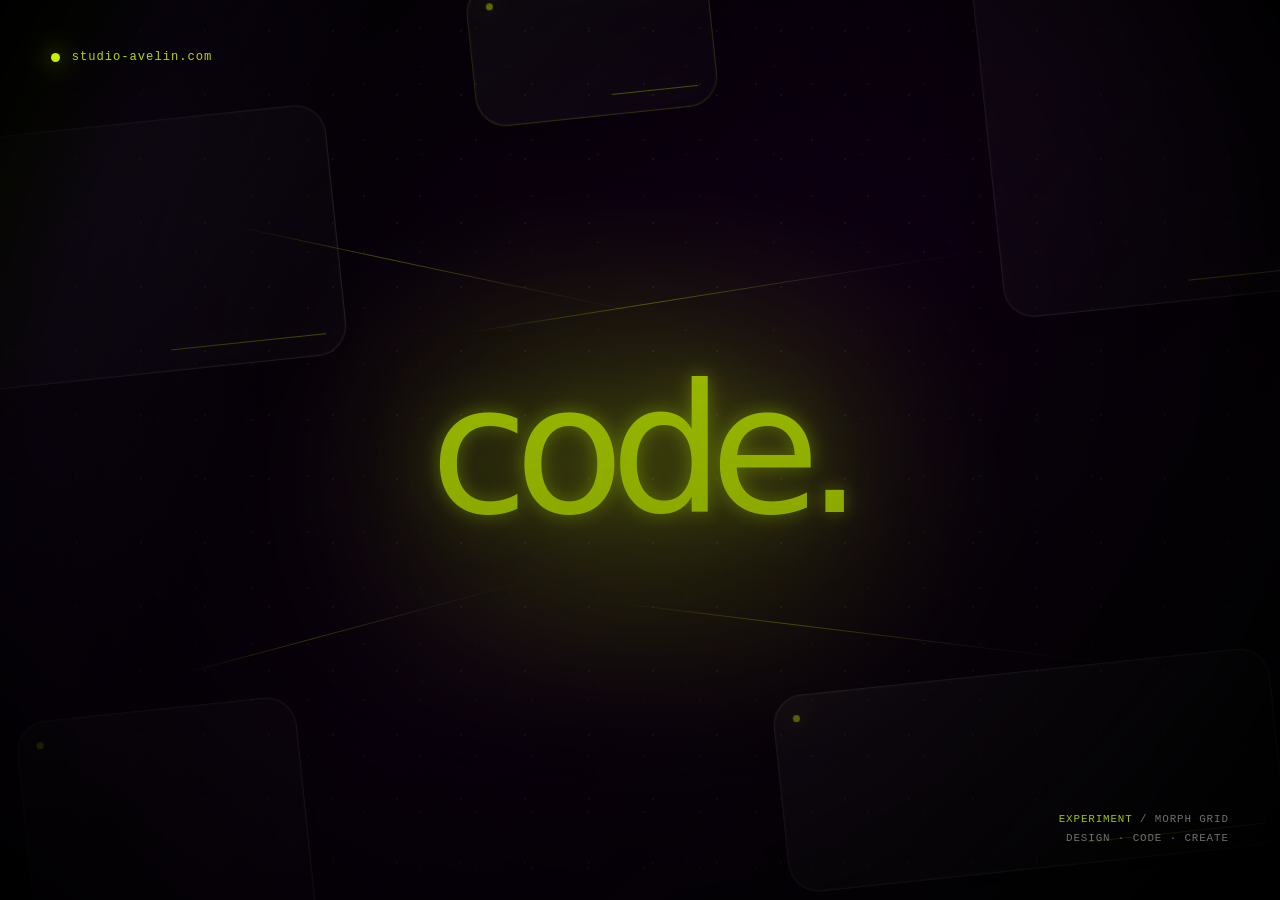
==== experiments/matrix/index.html @ e9a4ed08 "Add experiments matrix page" ====
<!doctype html>
<html lang="en">
<head>
  <meta charset="utf-8" />
  <meta name="viewport" content="width=device-width, initial-scale=1" />
  <title>Studio Avelin — Experiments</title>

  <style>
    :root {
      --sa-bg: #050505;
      --sa-bg-2: #120018;
      --sa-lime: #C7F000;
      --sa-lime-soft: rgba(199, 240, 0, 0.16);
      --sa-purple: #2B073C;
      --sa-purple-soft: rgba(168, 70, 255, 0.22);
      --sa-white: #F2F2F2;
      --sa-line: rgba(242, 242, 242, 0.13);
      --sa-line-strong: rgba(199, 240, 0, 0.36);
      --sa-font: "Poppins", "Inter", system-ui, -apple-system, BlinkMacSystemFont, "Segoe UI", sans-serif;
      --sa-mono: ui-monospace, SFMono-Regular, Menlo, Monaco, Consolas, "Liberation Mono", monospace;
    }

    * {
      box-sizing: border-box;
    }

    html,
    body {
      width: 100%;
      height: 100%;
      margin: 0;
      overflow: hidden;
      background: var(--sa-bg);
      color: var(--sa-lime);
      font-family: var(--sa-font);
    }

    body {
      min-height: 100svh;
    }

    .sa-stage {
      position: relative;
      width: 100vw;
      height: 100svh;
      overflow: hidden;
      isolation: isolate;
      display: grid;
      place-items: center;
      background:
        radial-gradient(circle at 50% 52%, rgba(199, 240, 0, 0.14), transparent 0 17%, transparent 42%),
        radial-gradient(circle at 50% 52%, rgba(105, 18, 140, 0.42), transparent 0 45%),
        radial-gradient(circle at 12% 18%, rgba(199, 240, 0, 0.06), transparent 0 22%),
        radial-gradient(circle at 86% 80%, rgba(168, 70, 255, 0.22), transparent 0 28%),
        linear-gradient(135deg, #030303, var(--sa-bg-2) 52%, #070707);
    }

    .sa-brand {
      position: absolute;
      top: clamp(22px, 4vw, 54px);
      left: clamp(22px, 4vw, 54px);
      z-index: 20;
      display: inline-flex;
      align-items: center;
      gap: 0.72rem;
      color: rgba(199, 240, 0, 0.9);
      font-family: var(--sa-mono);
      font-size: clamp(0.72rem, 0.95vw, 0.9rem);
      line-height: 1;
      letter-spacing: 0.08em;
      text-decoration: none;
      text-transform: lowercase;
      opacity: 0;
      transform: translateY(-8px);
      animation: saFadeIn 900ms cubic-bezier(.16, 1, .3, 1) forwards 480ms;
    }

    .sa-brand::before {
      content: "";
      width: 9px;
      height: 9px;
      border-radius: 50%;
      background: var(--sa-lime);
      box-shadow: 0 0 22px rgba(199, 240, 0, 0.82);
      animation: saDotPulse 2600ms ease-in-out infinite;
    }

    .sa-meta {
      position: absolute;
      right: clamp(22px, 4vw, 54px);
      bottom: clamp(22px, 4vw, 54px);
      z-index: 20;
      color: rgba(242, 242, 242, 0.45);
      font-family: var(--sa-mono);
      font-size: clamp(0.62rem, 0.85vw, 0.78rem);
      line-height: 1.8;
      letter-spacing: 0.08em;
      text-align: right;
      text-transform: uppercase;
      opacity: 0;
      transform: translateY(8px);
      animation: saFadeIn 900ms cubic-bezier(.16, 1, .3, 1) forwards 760ms;
    }

    .sa-meta strong {
      color: rgba(199, 240, 0, 0.8);
      font-weight: 500;
    }

    .sa-layout-field {
      position: absolute;
      inset: -12%;
      z-index: 2;
      pointer-events: none;
      transform: rotate(-6deg);
      opacity: 0;
      animation: saFieldIn 1200ms cubic-bezier(.16, 1, .3, 1) forwards 320ms;
    }

    .sa-frame {
      position: absolute;
      border: 1px solid var(--sa-line);
      border-radius: clamp(18px, 2.4vw, 36px);
      background:
        linear-gradient(135deg, rgba(242, 242, 242, 0.055), rgba(242, 242, 242, 0.015)),
        radial-gradient(circle at 18% 18%, rgba(199, 240, 0, 0.09), transparent 0 36%);
      box-shadow:
        inset 0 0 0 1px rgba(255, 255, 255, 0.025),
        0 26px 90px rgba(0, 0, 0, 0.26);
      backdrop-filter: blur(2px);
      animation: saFloat var(--duration) ease-in-out infinite alternate;
      animation-delay: var(--delay);
    }

    .sa-frame::before,
    .sa-frame::after {
      content: "";
      position: absolute;
      border-radius: 999px;
      background: var(--sa-lime);
      opacity: 0.72;
      box-shadow: 0 0 22px rgba(199, 240, 0, 0.64);
    }

    .sa-frame::before {
      top: clamp(14px, 1.5vw, 22px);
      left: clamp(14px, 1.5vw, 22px);
      width: 7px;
      height: 7px;
    }

    .sa-frame::after {
      right: clamp(14px, 1.5vw, 22px);
      bottom: clamp(14px, 1.5vw, 22px);
      width: 36%;
      height: 1px;
      opacity: 0.44;
    }

    .sa-frame--a {
      width: 34vw;
      height: 28vh;
      left: 5%;
      top: 16%;
      --duration: 7.5s;
      --delay: -1s;
    }

    .sa-frame--b {
      width: 25vw;
      height: 42vh;
      right: 6%;
      top: 8%;
      --duration: 9s;
      --delay: -2.5s;
    }

    .sa-frame--c {
      width: 39vw;
      height: 22vh;
      right: 12%;
      bottom: 9%;
      --duration: 8.4s;
      --delay: -4s;
    }

    .sa-frame--d {
      width: 22vw;
      height: 34vh;
      left: 9%;
      bottom: 4%;
      --duration: 10s;
      --delay: -1.8s;
    }

    .sa-frame--e {
      width: 19vw;
      height: 16vh;
      left: 42%;
      top: 7%;
      border-color: rgba(199, 240, 0, 0.22);
      --duration: 6.8s;
      --delay: -3.1s;
    }

    .sa-lines {
      position: absolute;
      inset: 0;
      z-index: 3;
      pointer-events: none;
      opacity: 0.78;
    }

    .sa-line {
      position: absolute;
      height: 1px;
      transform-origin: left center;
      background: linear-gradient(90deg, transparent, rgba(199, 240, 0, 0.55), rgba(242, 242, 242, 0.12), transparent);
      animation: saLineSweep var(--speed) ease-in-out infinite;
      animation-delay: var(--delay);
    }

    .sa-line:nth-child(1) { width: 36vw; left: 18%; top: 25%; transform: rotate(12deg); --speed: 6.5s; --delay: -1s; }
    .sa-line:nth-child(2) { width: 44vw; left: 36%; top: 37%; transform: rotate(-9deg); --speed: 7.8s; --delay: -2.4s; }
    .sa-line:nth-child(3) { width: 30vw; left: 14%; bottom: 25%; transform: rotate(-15deg); --speed: 8.2s; --delay: -3.2s; }
    .sa-line:nth-child(4) { width: 42vw; right: 10%; bottom: 33%; transform: rotate(7deg); --speed: 7.2s; --delay: -4.2s; }

    .sa-dot-field {
      position: absolute;
      inset: 0;
      z-index: 4;
      pointer-events: none;
      background-image: radial-gradient(circle, rgba(199, 240, 0, 0.42) 0 1px, transparent 1px);
      background-size: 56px 56px;
      mask-image: radial-gradient(circle at center, transparent 0 22%, black 46%, transparent 82%);
      opacity: 0.24;
      animation: saDotDrift 18s linear infinite;
    }

    .sa-word-area {
      position: relative;
      z-index: 12;
      display: grid;
      place-items: center;
      width: min(92vw, 1280px);
      pointer-events: none;
      opacity: 0;
      transform: translateY(16px) scale(0.985);
      animation: saWordAreaIn 1100ms cubic-bezier(.16, 1, .3, 1) forwards 540ms;
    }

    .sa-word-glow {
      position: absolute;
      width: min(70vw, 840px);
      aspect-ratio: 1 / 0.42;
      border-radius: 999px;
      background:
        radial-gradient(circle, rgba(199, 240, 0, 0.34), rgba(199, 240, 0, 0.13) 46%, transparent 72%);
      filter: blur(74px);
      opacity: 0.9;
      transform: translateY(8%);
      animation: saGlow 4800ms ease-in-out infinite;
    }

    .sa-word {
      position: relative;
      margin: 0;
      color: var(--sa-lime);
      font-size: clamp(4.9rem, 14vw, 17rem);
      font-weight: 300;
      line-height: 0.82;
      letter-spacing: -0.078em;
      text-align: center;
      text-transform: lowercase;
      text-shadow:
        0 0 18px rgba(199, 240, 0, 0.48),
        0 0 60px rgba(199, 240, 0, 0.32),
        0 0 140px rgba(199, 240, 0, 0.2);
      will-change: transform, opacity, filter;
    }

    .sa-word::before,
    .sa-word::after {
      content: attr(data-word);
      position: absolute;
      inset: 0;
      pointer-events: none;
      opacity: 0;
      mix-blend-mode: screen;
    }

    .sa-word::before {
      color: rgba(168, 70, 255, 0.82);
      transform: translateX(-9px);
      clip-path: inset(0 0 54% 0);
    }

    .sa-word::after {
      color: rgba(242, 242, 242, 0.42);
      transform: translateX(9px);
      clip-path: inset(54% 0 0 0);
    }

    .sa-word.is-glitch {
      animation: saGlitchMain 460ms steps(2, end) both;
    }

    .sa-word.is-glitch::before {
      opacity: 0.86;
      animation: saGlitchA 460ms steps(2, end) both;
    }

    .sa-word.is-glitch::after {
      opacity: 0.68;
      animation: saGlitchB 460ms steps(2, end) both;
    }

    .sa-word.is-out {
      animation: saWordOut 420ms cubic-bezier(.7, 0, .2, 1) forwards;
    }

    .sa-word.is-in {
      animation: saWordIn 720ms cubic-bezier(.16, 1, .3, 1) forwards;
    }

    .sa-sweep {
      position: absolute;
      inset: -40% -20%;
      z-index: 8;
      pointer-events: none;
      background: linear-gradient(105deg, transparent 38%, rgba(199, 240, 0, 0.07) 48%, rgba(168, 70, 255, 0.11) 52%, transparent 62%);
      transform: translateX(-38%) rotate(4deg);
      animation: saSweep 9000ms cubic-bezier(.65, 0, .35, 1) infinite;
      mix-blend-mode: screen;
    }

    .sa-noise {
      position: absolute;
      inset: -20%;
      z-index: 16;
      pointer-events: none;
      opacity: 0.075;
      background-image:
        radial-gradient(circle at 20% 30%, rgba(255,255,255,.9) 0 1px, transparent 1px),
        radial-gradient(circle at 70% 80%, rgba(255,255,255,.7) 0 1px, transparent 1px);
      background-size: 64px 64px, 88px 88px;
      animation: saNoise 7s steps(6) infinite;
      mix-blend-mode: screen;
    }

    .sa-vignette {
      position: absolute;
      inset: 0;
      z-index: 17;
      pointer-events: none;
      background:
        radial-gradient(circle at center, transparent 0 31%, rgba(0, 0, 0, 0.54) 76%, rgba(0, 0, 0, 0.96) 100%),
        linear-gradient(to bottom, rgba(0, 0, 0, 0.08), rgba(0, 0, 0, 0.46));
    }

    .sa-intro {
      position: absolute;
      inset: 0;
      z-index: 30;
      pointer-events: none;
      background: #030303;
      animation: saIntro 1400ms cubic-bezier(.16, 1, .3, 1) forwards;
    }

    @keyframes saIntro {
      0% { opacity: 1; clip-path: inset(0 0 0 0); }
      68% { opacity: 1; }
      100% { opacity: 0; clip-path: inset(0 0 100% 0); }
    }

    @keyframes saFadeIn {
      to { opacity: 1; transform: translateY(0); }
    }

    @keyframes saDotPulse {
      0%, 100% { transform: scale(1); opacity: 0.72; }
      50% { transform: scale(1.35); opacity: 1; }
    }

    @keyframes saFieldIn {
      to { opacity: 1; }
    }

    @keyframes saFloat {
      from { transform: translate3d(-0.6vw, -0.8vh, 0) rotate(-1.2deg); }
      to { transform: translate3d(0.8vw, 0.7vh, 0) rotate(1.4deg); }
    }

    @keyframes saLineSweep {
      0%, 100% { opacity: 0.12; clip-path: inset(0 100% 0 0); }
      35%, 65% { opacity: 0.78; clip-path: inset(0 0 0 0); }
      85% { opacity: 0.16; clip-path: inset(0 0 0 100%); }
    }

    @keyframes saDotDrift {
      to { background-position: 112px 112px; }
    }

    @keyframes saWordAreaIn {
      to { opacity: 1; transform: translateY(0) scale(1); }
    }

    @keyframes saGlow {
      0%, 100% { opacity: 0.72; transform: translateY(8%) scale(0.98); }
      50% { opacity: 1; transform: translateY(8%) scale(1.08); }
    }

    @keyframes saSweep {
      0%, 55% { transform: translateX(-42%) rotate(4deg); opacity: 0; }
      65% { opacity: 1; }
      100% { transform: translateX(42%) rotate(4deg); opacity: 0; }
    }

    @keyframes saNoise {
      0% { transform: translate3d(0, 0, 0); }
      25% { transform: translate3d(-2%, 1%, 0); }
      50% { transform: translate3d(1%, -2%, 0); }
      75% { transform: translate3d(2%, 1%, 0); }
      100% { transform: translate3d(0, 0, 0); }
    }

    @keyframes saWordOut {
      to { opacity: 0; transform: translateY(-0.16em) scale(0.986); filter: blur(18px); }
    }

    @keyframes saWordIn {
      from { opacity: 0; transform: translateY(0.18em) scale(1.032); filter: blur(18px); }
      to { opacity: 1; transform: translateY(0) scale(1); filter: blur(0); }
    }

    @keyframes saGlitchMain {
      0% { transform: translate(0, 0) skewX(0deg); filter: blur(0); }
      18% { transform: translate(-8px, 2px) skewX(-3deg); filter: blur(1px); }
      38% { transform: translate(7px, -2px) skewX(3deg); filter: blur(0); }
      62% { transform: translate(-3px, 0) skewX(4deg); filter: blur(1px); }
      100% { transform: translate(0, 0) skewX(0deg); filter: blur(0); }
    }

    @keyframes saGlitchA {
      0% { clip-path: inset(0 0 72% 0); transform: translateX(-12px); }
      30% { clip-path: inset(22% 0 45% 0); transform: translateX(9px); }
      60% { clip-path: inset(62% 0 18% 0); transform: translateX(-14px); }
      100% { clip-path: inset(0 0 100% 0); opacity: 0; }
    }

    @keyframes saGlitchB {
      0% { clip-path: inset(70% 0 0 0); transform: translateX(12px); }
      34% { clip-path: inset(42% 0 32% 0); transform: translateX(-9px); }
      68% { clip-path: inset(15% 0 62% 0); transform: translateX(14px); }
      100% { clip-path: inset(100% 0 0 0); opacity: 0; }
    }

    @media (max-width: 780px) {
      .sa-frame--a { width: 64vw; height: 20vh; left: -18%; top: 16%; }
      .sa-frame--b { width: 42vw; height: 28vh; right: -12%; top: 12%; }
      .sa-frame--c { width: 66vw; height: 18vh; right: -18%; bottom: 16%; }
      .sa-frame--d { width: 44vw; height: 24vh; left: -14%; bottom: 10%; }
      .sa-frame--e { display: none; }
      .sa-meta { display: none; }
    }

    @media (prefers-reduced-motion: reduce) {
      *, *::before, *::after {
        animation: none !important;
        transition: none !important;
      }

      .sa-intro { display: none; }
      .sa-brand,
      .sa-meta,
      .sa-layout-field,
      .sa-word-area {
        opacity: 1;
        transform: none;
      }
    }
  </style>
</head>

<body>
  <main class="sa-stage" aria-label="Studio Avelin Experiments">
    <a class="sa-brand" href="https://studio-avelin.com" aria-label="Studio Avelin Home">studio-avelin.com</a>

    <div class="sa-layout-field" aria-hidden="true">
      <div class="sa-frame sa-frame--a"></div>
      <div class="sa-frame sa-frame--b"></div>
      <div class="sa-frame sa-frame--c"></div>
      <div class="sa-frame sa-frame--d"></div>
      <div class="sa-frame sa-frame--e"></div>
    </div>

    <div class="sa-lines" aria-hidden="true">
      <div class="sa-line"></div>
      <div class="sa-line"></div>
      <div class="sa-line"></div>
      <div class="sa-line"></div>
    </div>

    <div class="sa-dot-field" aria-hidden="true"></div>

    <div class="sa-word-area">
      <div class="sa-word-glow" aria-hidden="true"></div>
      <h1 id="saWord" class="sa-word" data-word="design." aria-live="polite">design.</h1>
    </div>

    <div class="sa-meta" aria-hidden="true">
      <strong>experiment</strong> / morph grid<br>
      design · code · create
    </div>

    <div class="sa-sweep" aria-hidden="true"></div>
    <div class="sa-noise" aria-hidden="true"></div>
    <div class="sa-vignette" aria-hidden="true"></div>
    <div class="sa-intro" aria-hidden="true"></div>
  </main>

  <script>
    (() => {
      const word = document.getElementById("saWord");
      const words = ["design.", "code.", "create."];
      let index = 0;
      const reducedMotion = window.matchMedia("(prefers-reduced-motion: reduce)").matches;

      function rotateWord() {
        word.classList.add("is-glitch");

        window.setTimeout(() => {
          word.classList.remove("is-glitch");
          word.classList.add("is-out");
        }, 300);

        window.setTimeout(() => {
          index = (index + 1) % words.length;
          word.textContent = words[index];
          word.dataset.word = words[index];
          word.classList.remove("is-out");
          word.classList.add("is-in", "is-glitch");
        }, 620);

        window.setTimeout(() => {
          word.classList.remove("is-in", "is-glitch");
        }, 1180);
      }

      if (!reducedMotion) {
        window.setInterval(rotateWord, 3000);
      }
    })();
  </script>
</body>
</html>
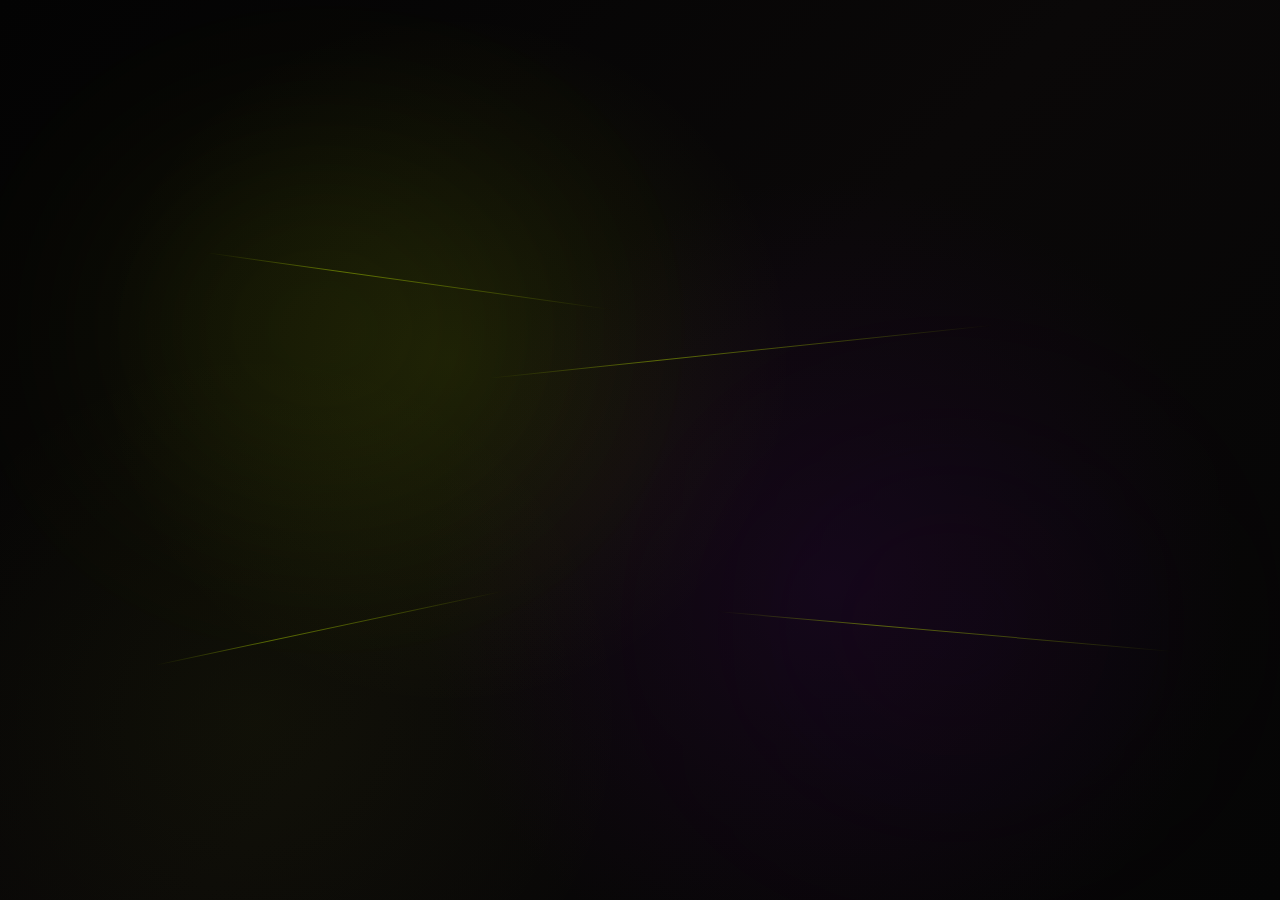
==== commit e942eed3: "Update" ====
--- a/experiments/matrix/index.html
+++ b/experiments/matrix/index.html
@@ -3,21 +3,17 @@
 <head>
   <meta charset="utf-8" />
   <meta name="viewport" content="width=device-width, initial-scale=1" />
-  <title>Studio Avelin — Experiments</title>
+  <title>Studio Avelin — Morph Grid</title>
 
   <style>
     :root {
       --sa-bg: #050505;
-      --sa-bg-2: #120018;
+      --sa-bg-2: #0a0808;
       --sa-lime: #C7F000;
-      --sa-lime-soft: rgba(199, 240, 0, 0.16);
+      --sa-lime-soft: rgba(199, 240, 0, 0.12);
       --sa-purple: #2B073C;
-      --sa-purple-soft: rgba(168, 70, 255, 0.22);
       --sa-white: #F2F2F2;
-      --sa-line: rgba(242, 242, 242, 0.13);
-      --sa-line-strong: rgba(199, 240, 0, 0.36);
       --sa-font: "Poppins", "Inter", system-ui, -apple-system, BlinkMacSystemFont, "Segoe UI", sans-serif;
-      --sa-mono: ui-monospace, SFMono-Regular, Menlo, Monaco, Consolas, "Liberation Mono", monospace;
     }
 
     * {
@@ -48,433 +44,491 @@
       display: grid;
       place-items: center;
       background:
-        radial-gradient(circle at 50% 52%, rgba(199, 240, 0, 0.14), transparent 0 17%, transparent 42%),
-        radial-gradient(circle at 50% 52%, rgba(105, 18, 140, 0.42), transparent 0 45%),
-        radial-gradient(circle at 12% 18%, rgba(199, 240, 0, 0.06), transparent 0 22%),
-        radial-gradient(circle at 86% 80%, rgba(168, 70, 255, 0.22), transparent 0 28%),
-        linear-gradient(135deg, #030303, var(--sa-bg-2) 52%, #070707);
-    }
-
-    .sa-brand {
-      position: absolute;
-      top: clamp(22px, 4vw, 54px);
-      left: clamp(22px, 4vw, 54px);
+        radial-gradient(circle at 35% 40%, rgba(199, 240, 0, 0.08) 0%, transparent 35%),
+        radial-gradient(circle at 65% 65%, rgba(43, 7, 60, 0.35) 0%, transparent 40%),
+        radial-gradient(circle at 20% 80%, rgba(199, 240, 0, 0.04) 0%, transparent 30%),
+        linear-gradient(135deg, #030303 0%, var(--sa-bg-2) 50%, #050505 100%);
+    }
+
+    /* ============ Header / Brand ============ */
+    .sa-header {
+      position: absolute;
+      top: clamp(20px, 3vw, 48px);
+      left: clamp(20px, 3vw, 48px);
       z-index: 20;
-      display: inline-flex;
+      color: var(--sa-lime);
+      font-size: clamp(0.75rem, 1vw, 0.95rem);
+      font-weight: 400;
+      letter-spacing: 0.05em;
+      text-decoration: none;
+      opacity: 0;
+      transform: translateY(-12px);
+      animation: morphFadeIn 900ms cubic-bezier(0.16, 1, 0.3, 1) forwards 400ms;
+    }
+
+    /* ============ Main Content Area ============ */
+    .sa-content {
+      position: relative;
+      z-index: 15;
+      display: grid;
+      place-items: center;
+      width: min(95vw, 1400px);
+      height: auto;
+      pointer-events: none;
+    }
+
+    /* ============ Word Display ============ */
+    .sa-word-container {
+      position: relative;
+      display: flex;
       align-items: center;
-      gap: 0.72rem;
-      color: rgba(199, 240, 0, 0.9);
-      font-family: var(--sa-mono);
-      font-size: clamp(0.72rem, 0.95vw, 0.9rem);
+      justify-content: center;
+      min-height: 200px;
+      opacity: 0;
+      transform: scale(0.92);
+      animation: morphContentIn 1000ms cubic-bezier(0.16, 1, 0.3, 1) forwards 500ms;
+    }
+
+    .sa-word-background {
+      position: absolute;
+      width: clamp(300px, 60vw, 800px);
+      height: clamp(150px, 30vh, 400px);
+      border-radius: 50%;
+      background: radial-gradient(
+        ellipse at center,
+        rgba(199, 240, 0, 0.15) 0%,
+        rgba(199, 240, 0, 0.08) 30%,
+        transparent 70%
+      );
+      filter: blur(80px);
+      animation: morphGlowPulse 4s ease-in-out infinite;
+    }
+
+    @keyframes morphGlowPulse {
+      0%, 100% {
+        transform: scale(0.95);
+        opacity: 0.7;
+      }
+      50% {
+        transform: scale(1.08);
+        opacity: 1;
+      }
+    }
+
+    .sa-word {
+      position: relative;
+      z-index: 2;
+      margin: 0;
+      color: var(--sa-lime);
+      font-size: clamp(3.5rem, 12vw, 14rem);
+      font-weight: 300;
       line-height: 1;
-      letter-spacing: 0.08em;
-      text-decoration: none;
+      letter-spacing: -0.05em;
+      text-align: center;
       text-transform: lowercase;
+      text-shadow:
+        0 0 20px rgba(199, 240, 0, 0.4),
+        0 0 60px rgba(199, 240, 0, 0.2),
+        0 0 120px rgba(199, 240, 0, 0.1);
+      will-change: transform, opacity, filter;
+    }
+
+    .sa-word.is-out {
+      animation: morphWordOut 500ms cubic-bezier(0.4, 0, 0.6, 1) forwards;
+    }
+
+    .sa-word.is-in {
+      animation: morphWordIn 600ms cubic-bezier(0.16, 1, 0.3, 1) forwards;
+    }
+
+    @keyframes morphWordOut {
+      0% {
+        opacity: 1;
+        transform: scale(1) translateY(0);
+        filter: blur(0);
+      }
+      100% {
+        opacity: 0;
+        transform: scale(0.8) translateY(-30px);
+        filter: blur(20px);
+      }
+    }
+
+    @keyframes morphWordIn {
+      0% {
+        opacity: 0;
+        transform: scale(0.8) translateY(30px);
+        filter: blur(20px);
+      }
+      100% {
+        opacity: 1;
+        transform: scale(1) translateY(0);
+        filter: blur(0);
+      }
+    }
+
+    /* ============ Footer / Meta ============ */
+    .sa-footer {
+      position: absolute;
+      bottom: clamp(20px, 3vw, 48px);
+      right: clamp(20px, 3vw, 48px);
+      z-index: 20;
+      text-align: right;
+      font-size: clamp(0.65rem, 0.9vw, 0.85rem);
+      line-height: 1.6;
+      letter-spacing: 0.04em;
+      text-transform: lowercase;
+      color: rgba(242, 242, 242, 0.5);
       opacity: 0;
-      transform: translateY(-8px);
-      animation: saFadeIn 900ms cubic-bezier(.16, 1, .3, 1) forwards 480ms;
-    }
-
-    .sa-brand::before {
+      transform: translateY(12px);
+      animation: morphFadeIn 900ms cubic-bezier(0.16, 1, 0.3, 1) forwards 600ms;
+    }
+
+    .sa-footer-label {
+      color: var(--sa-lime);
+      font-weight: 500;
+    }
+
+    /* ============ Background Grid System ============ */
+    .sa-background {
+      position: absolute;
+      inset: 0;
+      z-index: 1;
+      pointer-events: none;
+      overflow: hidden;
+    }
+
+    .sa-grid-cards {
+      position: absolute;
+      inset: -10%;
+      opacity: 0;
+      animation: morphGridFadeIn 1200ms cubic-bezier(0.16, 1, 0.3, 1) forwards 300ms;
+    }
+
+    .sa-card {
+      position: absolute;
+      border: 1px solid rgba(199, 240, 0, 0.18);
+      border-radius: clamp(12px, 2vw, 28px);
+      background: radial-gradient(
+        circle at 20% 20%,
+        rgba(199, 240, 0, 0.08),
+        rgba(199, 240, 0, 0.02) 40%,
+        transparent 100%
+      );
+      backdrop-filter: blur(1px);
+      animation: morphFloat var(--duration) ease-in-out infinite;
+      animation-delay: var(--delay);
+    }
+
+    .sa-card::before {
       content: "";
-      width: 9px;
-      height: 9px;
+      position: absolute;
+      width: 4px;
+      height: 4px;
       border-radius: 50%;
       background: var(--sa-lime);
-      box-shadow: 0 0 22px rgba(199, 240, 0, 0.82);
-      animation: saDotPulse 2600ms ease-in-out infinite;
-    }
-
-    .sa-meta {
-      position: absolute;
-      right: clamp(22px, 4vw, 54px);
-      bottom: clamp(22px, 4vw, 54px);
-      z-index: 20;
-      color: rgba(242, 242, 242, 0.45);
-      font-family: var(--sa-mono);
-      font-size: clamp(0.62rem, 0.85vw, 0.78rem);
-      line-height: 1.8;
-      letter-spacing: 0.08em;
-      text-align: right;
-      text-transform: uppercase;
-      opacity: 0;
-      transform: translateY(8px);
-      animation: saFadeIn 900ms cubic-bezier(.16, 1, .3, 1) forwards 760ms;
-    }
-
-    .sa-meta strong {
-      color: rgba(199, 240, 0, 0.8);
-      font-weight: 500;
-    }
-
-    .sa-layout-field {
-      position: absolute;
-      inset: -12%;
+      opacity: 0.6;
+      box-shadow: 0 0 12px rgba(199, 240, 0, 0.5);
+      top: clamp(8px, 1.2vw, 14px);
+      left: clamp(8px, 1.2vw, 14px);
+      animation: morphDotPulse 2.5s ease-in-out infinite;
+      animation-delay: var(--dot-delay);
+    }
+
+    .sa-card--1 {
+      width: 28vw;
+      height: 32vh;
+      left: 4%;
+      top: 12%;
+      --duration: 8s;
+      --delay: 0s;
+      --dot-delay: 0.3s;
+    }
+
+    .sa-card--2 {
+      width: 22vw;
+      height: 26vh;
+      right: 5%;
+      top: 18%;
+      --duration: 9s;
+      --delay: -1.2s;
+      --dot-delay: 0.6s;
+    }
+
+    .sa-card--3 {
+      width: 35vw;
+      height: 24vh;
+      right: 8%;
+      bottom: 14%;
+      --duration: 7.5s;
+      --delay: -2.4s;
+      --dot-delay: 1s;
+    }
+
+    .sa-card--4 {
+      width: 24vw;
+      height: 28vh;
+      left: 6%;
+      bottom: 10%;
+      --duration: 10s;
+      --delay: -1.6s;
+      --dot-delay: 0.2s;
+    }
+
+    .sa-card--5 {
+      width: 18vw;
+      height: 20vh;
+      left: 45%;
+      top: 6%;
+      border-color: rgba(199, 240, 0, 0.12);
+      --duration: 7s;
+      --delay: -2.8s;
+      --dot-delay: 1.2s;
+    }
+
+    @keyframes morphFloat {
+      0%, 100% {
+        transform: translate3d(0, 0, 0) rotate(-0.8deg);
+      }
+      50% {
+        transform: translate3d(var(--tx, 1.2vw), var(--ty, 1.5vh), 0) rotate(0.8deg);
+      }
+    }
+
+    @keyframes morphDotPulse {
+      0%, 100% {
+        transform: scale(1);
+        opacity: 0.6;
+      }
+      50% {
+        transform: scale(1.4);
+        opacity: 1;
+      }
+    }
+
+    /* ============ Connecting Lines ============ */
+    .sa-lines {
+      position: absolute;
+      inset: 0;
       z-index: 2;
       pointer-events: none;
+    }
+
+    .sa-line {
+      position: absolute;
+      height: 1px;
+      background: linear-gradient(
+        90deg,
+        transparent,
+        rgba(199, 240, 0, 0.4),
+        rgba(199, 240, 0, 0.25),
+        transparent
+      );
+      animation: morphLineDraw var(--speed) ease-in-out infinite;
+      animation-delay: var(--delay);
+      transform-origin: left center;
+    }
+
+    .sa-line--1 {
+      width: 32vw;
+      left: 16%;
+      top: 28%;
+      transform: rotate(8deg);
+      --speed: 6s;
+      --delay: 0s;
+    }
+
+    .sa-line--2 {
+      width: 40vw;
+      left: 38%;
+      top: 42%;
       transform: rotate(-6deg);
-      opacity: 0;
-      animation: saFieldIn 1200ms cubic-bezier(.16, 1, .3, 1) forwards 320ms;
-    }
-
-    .sa-frame {
-      position: absolute;
-      border: 1px solid var(--sa-line);
-      border-radius: clamp(18px, 2.4vw, 36px);
-      background:
-        linear-gradient(135deg, rgba(242, 242, 242, 0.055), rgba(242, 242, 242, 0.015)),
-        radial-gradient(circle at 18% 18%, rgba(199, 240, 0, 0.09), transparent 0 36%);
-      box-shadow:
-        inset 0 0 0 1px rgba(255, 255, 255, 0.025),
-        0 26px 90px rgba(0, 0, 0, 0.26);
-      backdrop-filter: blur(2px);
-      animation: saFloat var(--duration) ease-in-out infinite alternate;
-      animation-delay: var(--delay);
-    }
-
-    .sa-frame::before,
-    .sa-frame::after {
-      content: "";
-      position: absolute;
-      border-radius: 999px;
-      background: var(--sa-lime);
-      opacity: 0.72;
-      box-shadow: 0 0 22px rgba(199, 240, 0, 0.64);
-    }
-
-    .sa-frame::before {
-      top: clamp(14px, 1.5vw, 22px);
-      left: clamp(14px, 1.5vw, 22px);
-      width: 7px;
-      height: 7px;
-    }
-
-    .sa-frame::after {
-      right: clamp(14px, 1.5vw, 22px);
-      bottom: clamp(14px, 1.5vw, 22px);
-      width: 36%;
-      height: 1px;
-      opacity: 0.44;
-    }
-
-    .sa-frame--a {
-      width: 34vw;
-      height: 28vh;
-      left: 5%;
-      top: 16%;
-      --duration: 7.5s;
-      --delay: -1s;
-    }
-
-    .sa-frame--b {
-      width: 25vw;
-      height: 42vh;
-      right: 6%;
-      top: 8%;
-      --duration: 9s;
-      --delay: -2.5s;
-    }
-
-    .sa-frame--c {
-      width: 39vw;
-      height: 22vh;
-      right: 12%;
-      bottom: 9%;
-      --duration: 8.4s;
-      --delay: -4s;
-    }
-
-    .sa-frame--d {
-      width: 22vw;
-      height: 34vh;
-      left: 9%;
-      bottom: 4%;
-      --duration: 10s;
+      --speed: 7.5s;
       --delay: -1.8s;
     }
 
-    .sa-frame--e {
-      width: 19vw;
-      height: 16vh;
-      left: 42%;
-      top: 7%;
-      border-color: rgba(199, 240, 0, 0.22);
-      --duration: 6.8s;
-      --delay: -3.1s;
-    }
-
-    .sa-lines {
+    .sa-line--3 {
+      width: 28vw;
+      left: 12%;
+      bottom: 26%;
+      transform: rotate(-12deg);
+      --speed: 6.8s;
+      --delay: -2.6s;
+    }
+
+    .sa-line--4 {
+      width: 36vw;
+      right: 8%;
+      bottom: 32%;
+      transform: rotate(5deg);
+      --speed: 8s;
+      --delay: -3.4s;
+    }
+
+    @keyframes morphLineDraw {
+      0% {
+        opacity: 0.15;
+        clip-path: inset(0 100% 0 0);
+      }
+      30% {
+        opacity: 0.6;
+      }
+      70% {
+        opacity: 0.6;
+      }
+      100% {
+        opacity: 0.15;
+        clip-path: inset(0 0 0 100%);
+      }
+    }
+
+    /* ============ Ambient Dot Field ============ */
+    .sa-dot-field {
       position: absolute;
       inset: 0;
       z-index: 3;
       pointer-events: none;
-      opacity: 0.78;
-    }
-
-    .sa-line {
-      position: absolute;
-      height: 1px;
-      transform-origin: left center;
-      background: linear-gradient(90deg, transparent, rgba(199, 240, 0, 0.55), rgba(242, 242, 242, 0.12), transparent);
-      animation: saLineSweep var(--speed) ease-in-out infinite;
-      animation-delay: var(--delay);
-    }
-
-    .sa-line:nth-child(1) { width: 36vw; left: 18%; top: 25%; transform: rotate(12deg); --speed: 6.5s; --delay: -1s; }
-    .sa-line:nth-child(2) { width: 44vw; left: 36%; top: 37%; transform: rotate(-9deg); --speed: 7.8s; --delay: -2.4s; }
-    .sa-line:nth-child(3) { width: 30vw; left: 14%; bottom: 25%; transform: rotate(-15deg); --speed: 8.2s; --delay: -3.2s; }
-    .sa-line:nth-child(4) { width: 42vw; right: 10%; bottom: 33%; transform: rotate(7deg); --speed: 7.2s; --delay: -4.2s; }
-
-    .sa-dot-field {
-      position: absolute;
+      background-image: radial-gradient(circle, rgba(199, 240, 0, 0.35) 0 0.5px, transparent 0.5px);
+      background-size: 64px 64px;
+      mask-image: radial-gradient(circle at center, transparent 0 15%, black 40%, transparent 85%);
+      opacity: 0.16;
+      animation: morphDotDrift 20s linear infinite;
+    }
+
+    @keyframes morphDotDrift {
+      to {
+        background-position: 128px 128px;
+      }
+    }
+
+    /* ============ Accent Glow Areas ============ */
+    .sa-glow-area {
+      position: absolute;
+      border-radius: 999px;
+      filter: blur(120px);
+      pointer-events: none;
+      opacity: 0.08;
+    }
+
+    .sa-glow--primary {
+      width: 400px;
+      height: 300px;
+      background: var(--sa-lime);
+      top: 20%;
+      left: 10%;
+      animation: morphGlowShift 10s ease-in-out infinite;
+    }
+
+    .sa-glow--secondary {
+      width: 350px;
+      height: 280px;
+      background: var(--sa-purple);
+      bottom: 15%;
+      right: 12%;
+      animation: morphGlowShift 12s ease-in-out infinite reverse;
+      animation-delay: -2s;
+    }
+
+    @keyframes morphGlowShift {
+      0%, 100% {
+        transform: translate(0, 0);
+      }
+      50% {
+        transform: translate(40px, 50px);
+      }
+    }
+
+    /* ============ Intro Overlay ============ */
+    .sa-intro {
+      position: fixed;
       inset: 0;
-      z-index: 4;
+      z-index: 40;
       pointer-events: none;
-      background-image: radial-gradient(circle, rgba(199, 240, 0, 0.42) 0 1px, transparent 1px);
-      background-size: 56px 56px;
-      mask-image: radial-gradient(circle at center, transparent 0 22%, black 46%, transparent 82%);
-      opacity: 0.24;
-      animation: saDotDrift 18s linear infinite;
-    }
-
-    .sa-word-area {
-      position: relative;
-      z-index: 12;
-      display: grid;
-      place-items: center;
-      width: min(92vw, 1280px);
-      pointer-events: none;
-      opacity: 0;
-      transform: translateY(16px) scale(0.985);
-      animation: saWordAreaIn 1100ms cubic-bezier(.16, 1, .3, 1) forwards 540ms;
-    }
-
-    .sa-word-glow {
-      position: absolute;
-      width: min(70vw, 840px);
-      aspect-ratio: 1 / 0.42;
-      border-radius: 999px;
-      background:
-        radial-gradient(circle, rgba(199, 240, 0, 0.34), rgba(199, 240, 0, 0.13) 46%, transparent 72%);
-      filter: blur(74px);
-      opacity: 0.9;
-      transform: translateY(8%);
-      animation: saGlow 4800ms ease-in-out infinite;
-    }
-
-    .sa-word {
-      position: relative;
-      margin: 0;
-      color: var(--sa-lime);
-      font-size: clamp(4.9rem, 14vw, 17rem);
-      font-weight: 300;
-      line-height: 0.82;
-      letter-spacing: -0.078em;
-      text-align: center;
-      text-transform: lowercase;
-      text-shadow:
-        0 0 18px rgba(199, 240, 0, 0.48),
-        0 0 60px rgba(199, 240, 0, 0.32),
-        0 0 140px rgba(199, 240, 0, 0.2);
-      will-change: transform, opacity, filter;
-    }
-
-    .sa-word::before,
-    .sa-word::after {
-      content: attr(data-word);
-      position: absolute;
-      inset: 0;
-      pointer-events: none;
-      opacity: 0;
-      mix-blend-mode: screen;
-    }
-
-    .sa-word::before {
-      color: rgba(168, 70, 255, 0.82);
-      transform: translateX(-9px);
-      clip-path: inset(0 0 54% 0);
-    }
-
-    .sa-word::after {
-      color: rgba(242, 242, 242, 0.42);
-      transform: translateX(9px);
-      clip-path: inset(54% 0 0 0);
-    }
-
-    .sa-word.is-glitch {
-      animation: saGlitchMain 460ms steps(2, end) both;
-    }
-
-    .sa-word.is-glitch::before {
-      opacity: 0.86;
-      animation: saGlitchA 460ms steps(2, end) both;
-    }
-
-    .sa-word.is-glitch::after {
-      opacity: 0.68;
-      animation: saGlitchB 460ms steps(2, end) both;
-    }
-
-    .sa-word.is-out {
-      animation: saWordOut 420ms cubic-bezier(.7, 0, .2, 1) forwards;
-    }
-
-    .sa-word.is-in {
-      animation: saWordIn 720ms cubic-bezier(.16, 1, .3, 1) forwards;
-    }
-
-    .sa-sweep {
-      position: absolute;
-      inset: -40% -20%;
-      z-index: 8;
-      pointer-events: none;
-      background: linear-gradient(105deg, transparent 38%, rgba(199, 240, 0, 0.07) 48%, rgba(168, 70, 255, 0.11) 52%, transparent 62%);
-      transform: translateX(-38%) rotate(4deg);
-      animation: saSweep 9000ms cubic-bezier(.65, 0, .35, 1) infinite;
-      mix-blend-mode: screen;
-    }
-
-    .sa-noise {
-      position: absolute;
-      inset: -20%;
-      z-index: 16;
-      pointer-events: none;
-      opacity: 0.075;
-      background-image:
-        radial-gradient(circle at 20% 30%, rgba(255,255,255,.9) 0 1px, transparent 1px),
-        radial-gradient(circle at 70% 80%, rgba(255,255,255,.7) 0 1px, transparent 1px);
-      background-size: 64px 64px, 88px 88px;
-      animation: saNoise 7s steps(6) infinite;
-      mix-blend-mode: screen;
-    }
-
-    .sa-vignette {
-      position: absolute;
-      inset: 0;
-      z-index: 17;
-      pointer-events: none;
-      background:
-        radial-gradient(circle at center, transparent 0 31%, rgba(0, 0, 0, 0.54) 76%, rgba(0, 0, 0, 0.96) 100%),
-        linear-gradient(to bottom, rgba(0, 0, 0, 0.08), rgba(0, 0, 0, 0.46));
-    }
-
-    .sa-intro {
-      position: absolute;
-      inset: 0;
-      z-index: 30;
-      pointer-events: none;
-      background: #030303;
-      animation: saIntro 1400ms cubic-bezier(.16, 1, .3, 1) forwards;
-    }
-
-    @keyframes saIntro {
-      0% { opacity: 1; clip-path: inset(0 0 0 0); }
-      68% { opacity: 1; }
-      100% { opacity: 0; clip-path: inset(0 0 100% 0); }
-    }
-
-    @keyframes saFadeIn {
-      to { opacity: 1; transform: translateY(0); }
-    }
-
-    @keyframes saDotPulse {
-      0%, 100% { transform: scale(1); opacity: 0.72; }
-      50% { transform: scale(1.35); opacity: 1; }
-    }
-
-    @keyframes saFieldIn {
-      to { opacity: 1; }
-    }
-
-    @keyframes saFloat {
-      from { transform: translate3d(-0.6vw, -0.8vh, 0) rotate(-1.2deg); }
-      to { transform: translate3d(0.8vw, 0.7vh, 0) rotate(1.4deg); }
-    }
-
-    @keyframes saLineSweep {
-      0%, 100% { opacity: 0.12; clip-path: inset(0 100% 0 0); }
-      35%, 65% { opacity: 0.78; clip-path: inset(0 0 0 0); }
-      85% { opacity: 0.16; clip-path: inset(0 0 0 100%); }
-    }
-
-    @keyframes saDotDrift {
-      to { background-position: 112px 112px; }
-    }
-
-    @keyframes saWordAreaIn {
-      to { opacity: 1; transform: translateY(0) scale(1); }
-    }
-
-    @keyframes saGlow {
-      0%, 100% { opacity: 0.72; transform: translateY(8%) scale(0.98); }
-      50% { opacity: 1; transform: translateY(8%) scale(1.08); }
-    }
-
-    @keyframes saSweep {
-      0%, 55% { transform: translateX(-42%) rotate(4deg); opacity: 0; }
-      65% { opacity: 1; }
-      100% { transform: translateX(42%) rotate(4deg); opacity: 0; }
-    }
-
-    @keyframes saNoise {
-      0% { transform: translate3d(0, 0, 0); }
-      25% { transform: translate3d(-2%, 1%, 0); }
-      50% { transform: translate3d(1%, -2%, 0); }
-      75% { transform: translate3d(2%, 1%, 0); }
-      100% { transform: translate3d(0, 0, 0); }
-    }
-
-    @keyframes saWordOut {
-      to { opacity: 0; transform: translateY(-0.16em) scale(0.986); filter: blur(18px); }
-    }
-
-    @keyframes saWordIn {
-      from { opacity: 0; transform: translateY(0.18em) scale(1.032); filter: blur(18px); }
-      to { opacity: 1; transform: translateY(0) scale(1); filter: blur(0); }
-    }
-
-    @keyframes saGlitchMain {
-      0% { transform: translate(0, 0) skewX(0deg); filter: blur(0); }
-      18% { transform: translate(-8px, 2px) skewX(-3deg); filter: blur(1px); }
-      38% { transform: translate(7px, -2px) skewX(3deg); filter: blur(0); }
-      62% { transform: translate(-3px, 0) skewX(4deg); filter: blur(1px); }
-      100% { transform: translate(0, 0) skewX(0deg); filter: blur(0); }
-    }
-
-    @keyframes saGlitchA {
-      0% { clip-path: inset(0 0 72% 0); transform: translateX(-12px); }
-      30% { clip-path: inset(22% 0 45% 0); transform: translateX(9px); }
-      60% { clip-path: inset(62% 0 18% 0); transform: translateX(-14px); }
-      100% { clip-path: inset(0 0 100% 0); opacity: 0; }
-    }
-
-    @keyframes saGlitchB {
-      0% { clip-path: inset(70% 0 0 0); transform: translateX(12px); }
-      34% { clip-path: inset(42% 0 32% 0); transform: translateX(-9px); }
-      68% { clip-path: inset(15% 0 62% 0); transform: translateX(14px); }
-      100% { clip-path: inset(100% 0 0 0); opacity: 0; }
-    }
-
-    @media (max-width: 780px) {
-      .sa-frame--a { width: 64vw; height: 20vh; left: -18%; top: 16%; }
-      .sa-frame--b { width: 42vw; height: 28vh; right: -12%; top: 12%; }
-      .sa-frame--c { width: 66vw; height: 18vh; right: -18%; bottom: 16%; }
-      .sa-frame--d { width: 44vw; height: 24vh; left: -14%; bottom: 10%; }
-      .sa-frame--e { display: none; }
-      .sa-meta { display: none; }
-    }
-
+      background: #050505;
+      animation: morphIntroOut 1000ms cubic-bezier(0.16, 1, 0.3, 1) forwards 300ms;
+    }
+
+    @keyframes morphIntroOut {
+      0% {
+        opacity: 1;
+        clip-path: inset(0);
+      }
+      100% {
+        opacity: 0;
+        clip-path: inset(0 0 100% 0);
+      }
+    }
+
+    /* ============ Responsive ============ */
+    @media (max-width: 900px) {
+      .sa-card--1 {
+        width: 48vw;
+        height: 24vh;
+        left: -8%;
+      }
+      .sa-card--2 {
+        width: 38vw;
+        height: 20vh;
+        right: -6%;
+      }
+      .sa-card--3 {
+        width: 52vw;
+        height: 18vh;
+        right: -12%;
+      }
+      .sa-card--4 {
+        width: 42vw;
+        height: 20vh;
+        left: -10%;
+      }
+      .sa-card--5 {
+        display: none;
+      }
+    }
+
+    @media (max-width: 600px) {
+      .sa-word {
+        font-size: clamp(2.5rem, 10vw, 5rem);
+      }
+
+      .sa-footer {
+        display: none;
+      }
+
+      .sa-card--1,
+      .sa-card--2,
+      .sa-card--3,
+      .sa-card--4 {
+        opacity: 0.4;
+        border-color: rgba(199, 240, 0, 0.08);
+      }
+
+      .sa-line {
+        opacity: 0.1 !important;
+      }
+
+      .sa-dot-field {
+        display: none;
+      }
+    }
+
+    /* ============ Reduced Motion ============ */
     @media (prefers-reduced-motion: reduce) {
-      *, *::before, *::after {
+      *,
+      *::before,
+      *::after {
         animation: none !important;
         transition: none !important;
       }
 
-      .sa-intro { display: none; }
-      .sa-brand,
-      .sa-meta,
-      .sa-layout-field,
-      .sa-word-area {
+      .sa-intro {
+        display: none;
+      }
+
+      .sa-header,
+      .sa-content,
+      .sa-footer,
+      .sa-grid-cards {
         opacity: 1;
         transform: none;
       }
@@ -483,68 +537,70 @@
 </head>
 
 <body>
-  <main class="sa-stage" aria-label="Studio Avelin Experiments">
-    <a class="sa-brand" href="https://studio-avelin.com" aria-label="Studio Avelin Home">studio-avelin.com</a>
-
-    <div class="sa-layout-field" aria-hidden="true">
-      <div class="sa-frame sa-frame--a"></div>
-      <div class="sa-frame sa-frame--b"></div>
-      <div class="sa-frame sa-frame--c"></div>
-      <div class="sa-frame sa-frame--d"></div>
-      <div class="sa-frame sa-frame--e"></div>
+  <div class="sa-intro" aria-hidden="true"></div>
+
+  <main class="sa-stage" aria-label="Studio Avelin Morph Grid Experiment">
+    <!-- Header -->
+    <a href="https://studio-avelin.com" class="sa-header" aria-label="studio-avelin.com">studio-avelin.com</a>
+
+    <!-- Background Elements -->
+    <div class="sa-background">
+      <div class="sa-glow-area sa-glow--primary" aria-hidden="true"></div>
+      <div class="sa-glow-area sa-glow--secondary" aria-hidden="true"></div>
+
+      <div class="sa-grid-cards" aria-hidden="true">
+        <div class="sa-card sa-card--1"></div>
+        <div class="sa-card sa-card--2"></div>
+        <div class="sa-card sa-card--3"></div>
+        <div class="sa-card sa-card--4"></div>
+        <div class="sa-card sa-card--5"></div>
+      </div>
+
+      <div class="sa-lines" aria-hidden="true">
+        <div class="sa-line sa-line--1"></div>
+        <div class="sa-line sa-line--2"></div>
+        <div class="sa-line sa-line--3"></div>
+        <div class="sa-line sa-line--4"></div>
+      </div>
+
+      <div class="sa-dot-field" aria-hidden="true"></div>
     </div>
 
-    <div class="sa-lines" aria-hidden="true">
-      <div class="sa-line"></div>
-      <div class="sa-line"></div>
-      <div class="sa-line"></div>
-      <div class="sa-line"></div>
+    <!-- Main Content -->
+    <div class="sa-content">
+      <div class="sa-word-container">
+        <div class="sa-word-background" aria-hidden="true"></div>
+        <h1 id="morphWord" class="sa-word" data-word="design." aria-live="polite">design.</h1>
+      </div>
     </div>
 
-    <div class="sa-dot-field" aria-hidden="true"></div>
-
-    <div class="sa-word-area">
-      <div class="sa-word-glow" aria-hidden="true"></div>
-      <h1 id="saWord" class="sa-word" data-word="design." aria-live="polite">design.</h1>
+    <!-- Footer -->
+    <div class="sa-footer">
+      <div><span class="sa-footer-label">experiment</span> / morph grid</div>
     </div>
-
-    <div class="sa-meta" aria-hidden="true">
-      <strong>experiment</strong> / morph grid<br>
-      design · code · create
-    </div>
-
-    <div class="sa-sweep" aria-hidden="true"></div>
-    <div class="sa-noise" aria-hidden="true"></div>
-    <div class="sa-vignette" aria-hidden="true"></div>
-    <div class="sa-intro" aria-hidden="true"></div>
   </main>
 
   <script>
     (() => {
-      const word = document.getElementById("saWord");
+      const word = document.getElementById("morphWord");
       const words = ["design.", "code.", "create."];
       let index = 0;
       const reducedMotion = window.matchMedia("(prefers-reduced-motion: reduce)").matches;
 
       function rotateWord() {
-        word.classList.add("is-glitch");
-
-        window.setTimeout(() => {
-          word.classList.remove("is-glitch");
-          word.classList.add("is-out");
-        }, 300);
+        word.classList.add("is-out");
 
         window.setTimeout(() => {
           index = (index + 1) % words.length;
           word.textContent = words[index];
           word.dataset.word = words[index];
           word.classList.remove("is-out");
-          word.classList.add("is-in", "is-glitch");
-        }, 620);
+          word.classList.add("is-in");
+        }, 500);
 
         window.setTimeout(() => {
-          word.classList.remove("is-in", "is-glitch");
-        }, 1180);
+          word.classList.remove("is-in");
+        }, 1100);
       }
 
       if (!reducedMotion) {
